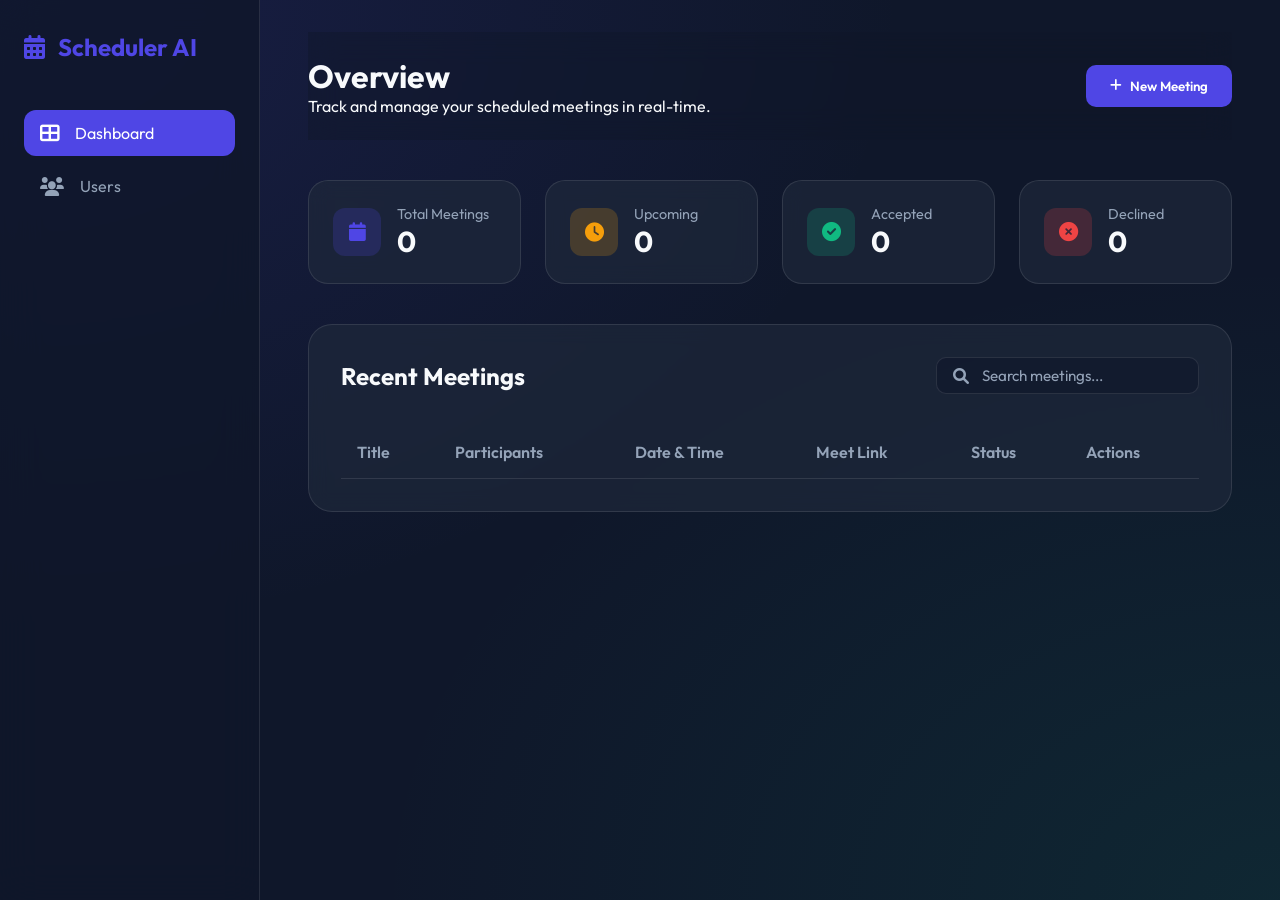
==== static/index.html @ 719407be "Initial commit with secured repository" ====
<!DOCTYPE html>
<html lang="en">
<head>
    <meta charset="UTF-8">
    <meta name="viewport" content="width=device-width, initial-scale=1.0">
    <title>SaaS Meeting Scheduler | Dashboard</title>
    <link rel="stylesheet" href="styles.css">
    <link rel="stylesheet" href="https://cdnjs.cloudflare.com/ajax/libs/font-awesome/6.0.0/css/all.min.css">
    <link href="https://fonts.googleapis.com/css2?family=Outfit:wght@300;400;600;700&display=swap" rel="stylesheet">
</head>
<body>
    <div class="sidebar">
        <div class="logo">
            <i class="fas fa-calendar-alt"></i>
            <span>Scheduler AI</span>
        </div>
        <nav id="sidebarNav">
            <a href="#" class="nav-link active" data-target="dashboard"><i class="fas fa-th-large"></i> Dashboard</a>
            <a href="#" class="nav-link" data-target="users"><i class="fas fa-users"></i> Users</a>
        </nav>
    </div>

    <main class="main-content">
        <header>
            <div class="header-title">
                <h1>Overview</h1>
                <p>Track and manage your scheduled meetings in real-time.</p>
            </div>
            <button class="btn btn-primary" id="openModalBtn">
                <i class="fas fa-plus"></i> New Meeting
            </button>
        </header>

        <div id="dashboardSection" class="section active">
            <section class="stats-grid">
                <div class="stat-card">
                    <div class="stat-icon total"><i class="fas fa-calendar"></i></div>
                    <div class="stat-info">
                        <span class="stat-label">Total Meetings</span>
                        <h2 id="totalMeetings">0</h2>
                    </div>
                </div>
                <div class="stat-card">
                    <div class="stat-icon upcoming"><i class="fas fa-clock"></i></div>
                    <div class="stat-info">
                        <span class="stat-label">Upcoming</span>
                        <h2 id="upcomingMeetings">0</h2>
                    </div>
                </div>
                <div class="stat-card">
                    <div class="stat-icon accepted"><i class="fas fa-check-circle"></i></div>
                    <div class="stat-info">
                        <span class="stat-label">Accepted</span>
                        <h2 id="acceptedMeetings">0</h2>
                    </div>
                </div>
                <div class="stat-card">
                    <div class="stat-icon declined"><i class="fas fa-times-circle"></i></div>
                    <div class="stat-info">
                        <span class="stat-label">Declined</span>
                        <h2 id="declinedMeetings">0</h2>
                    </div>
                </div>
            </section>

            <section class="meeting-list glass">
                <div class="section-header">
                    <h2>Recent Meetings</h2>
                    <div class="search-bar">
                        <i class="fas fa-search"></i>
                        <input type="text" placeholder="Search meetings...">
                    </div>
                </div>
                <table id="meetingsTable">
                    <thead>
                        <tr>
                            <th>Title</th>
                            <th>Participants</th>
                            <th>Date & Time</th>
                            <th>Meet Link</th>
                            <th>Status</th>
                            <th>Actions</th>
                        </tr>
                    </thead>
                    <tbody id="meetingsBody">
                        <!-- Dynamic Rows -->
                    </tbody>
                </table>
            </section>
        </div>

        <div id="usersSection" class="section">
            <section class="glass">
                <div class="section-header">
                    <h2>Registered Users</h2>
                    <button class="btn btn-primary" id="openUserModalBtn">
                        <i class="fas fa-user-plus"></i> Add User
                    </button>
                </div>
                <table>
                    <thead>
                        <tr>
                            <th>Name</th>
                            <th>Email</th>
                            <th style="width: 100px;">Actions</th>
                        </tr>
                    </thead>
                    <tbody id="usersBody">
                        <!-- Dynamic Rows -->
                    </tbody>
                </table>
            </section>
        </div>
    </main>

    <!-- Create Meeting Modal -->
    <div id="createModal" class="modal">
        <div class="modal-content glass">
            <div class="modal-header">
                <h2>Create New Meeting</h2>
                <span class="close">&times;</span>
            </div>
            <div class="modal-body">
                <!-- Step 1: Mode Selection -->
                <div id="wizardStep1" class="wizard-step active">
                    <p class="modal-hint">Select the type of meeting you want to host.</p>
                    <div class="mode-selection">
                        <button class="mode-btn" id="modeSingle">
                            <i class="fas fa-user"></i>
                            <span>Single Person</span>
                            <p>One-on-one meeting with a specific person.</p>
                        </button>
                        <button class="mode-btn" id="modeGroup">
                            <i class="fas fa-users"></i>
                            <span>Group Meeting</span>
                            <p>Invite multiple participants from your database.</p>
                        </button>
                    </div>
                </div>

                <!-- Step 2: Participant Selection -->
                <div id="wizardStep2" class="wizard-step">
                    <div id="selectionSingle" class="hidden">
                        <p class="modal-hint">Search for a person in your database.</p>
                        <div class="search-bar" style="margin-bottom: 1.5rem;">
                            <i class="fas fa-search"></i>
                            <input type="text" id="singleUserSearch" placeholder="Type name or email...">
                        </div>
                        <div class="user-select-list" id="singleUserList">
                            <!-- Filtered User List -->
                        </div>
                    </div>
                    <div id="selectionGroup" class="hidden">
                        <p class="modal-hint">Select multiple participants for the group meeting.</p>
                        <div class="user-check-list" id="groupUserList">
                            <!-- Dynamic User Checklist -->
                        </div>
                    </div>
                </div>

                <!-- Step 3: Meeting Details -->
                <div id="wizardStep3" class="wizard-step">
                    <p class="modal-hint">Enter the final details for your meeting.</p>
                    <div class="form-group">
                        <label>Meeting Title</label>
                        <input type="text" id="meetTitle" placeholder="e.g. Project Sync">
                    </div>
                    <div class="flex-row">
                        <div class="form-group">
                            <label>Date</label>
                            <input type="date" id="meetDate">
                        </div>
                        <div class="form-group">
                            <label>Time</label>
                            <div class="time-picker-custom">
                                <select id="timeHour"></select>
                                <span class="time-sep">:</span>
                                <select id="timeMinute"></select>
                                <select id="timeAmpm">
                                    <option value="AM">AM</option>
                                    <option value="PM">PM</option>
                                </select>
                            </div>
                        </div>
                    </div>
                    <div class="form-group">
                        <label>Agenda (Mandatory)</label>
                        <textarea id="meetAgenda" placeholder="What will be discussed?"></textarea>
                    </div>
                </div>

                <div class="modal-footer wizard-footer">
                    <button class="btn btn-secondary" id="wizardBackBtn" style="display: none;">Back</button>
                    <button class="btn btn-primary" id="wizardNextBtn" style="display: none;">Next</button>
                    <button class="btn btn-primary" id="wizardSubmitBtn" style="display: none;">
                        <span id="btnText">Create Meeting</span>
                        <div id="btnSpinner" class="spinner hidden"></div>
                    </button>
                </div>
                <div id="creationResult" class="result-msg hidden"></div>
            </div>
        </div>
    </div>

    <!-- Details Modal -->
    <div id="detailsModal" class="modal">
        <div class="modal-content glass">
            <div class="modal-header">
                <h2 id="detailTitle">Meeting Details</h2>
                <span class="close">&times;</span>
            </div>
            <div class="modal-body" id="detailBody">
                <!-- Dynamic Content -->
            </div>
        </div>
    </div>

    <script src="app.js"></script>
    <!-- Add User Modal -->
    <div id="userModal" class="modal">
        <div class="modal-content glass">
            <div class="modal-header">
                <h2>Add New User</h2>
                <span class="close" id="closeUserModal">&times;</span>
            </div>
            <div class="modal-body">
                <div class="form-group">
                    <label for="userName">Full Name</label>
                    <input type="text" id="userName" placeholder="e.g. John Doe">
                </div>
                <div class="form-group">
                    <label for="userEmail">Email Address</label>
                    <input type="email" id="userEmail" placeholder="e.g. john@example.com">
                </div>
                <div id="userResult" class="result-msg hidden"></div>
            </div>
            <div class="modal-footer">
                <button class="btn btn-secondary close-modal" id="cancelUserBtn">Cancel</button>
                <button class="btn btn-primary" id="saveUserBtn">
                    <span id="userBtnText">Add User</span>
                </button>
            </div>
        </div>
    </div>
</body>
</html>
---- static/styles.css ----
:root {
    --primary: #4F46E5;
    --primary-hover: #4338CA;
    --bg-dark: #0F172A;
    --card-bg: rgba(30, 41, 59, 0.7);
    --text-main: #F8FAFC;
    --text-muted: #94A3B8;
    --border: rgba(255, 255, 255, 0.1);
    --success: #10B981;
    --pending: #F59E0B;
    --error: #EF4444;
}

* {
    margin: 0;
    padding: 0;
    box-sizing: border-box;
}

body {
    font-family: 'Outfit', sans-serif;
    background-color: var(--bg-dark);
    background-image: 
        radial-gradient(at 0% 0%, rgba(79, 70, 229, 0.15) 0px, transparent 50%),
        radial-gradient(at 100% 100%, rgba(16, 185, 129, 0.1) 0px, transparent 50%);
    color: var(--text-main);
    display: flex;
    min-height: 100vh;
}

/* Sidebar */
.sidebar {
    width: 260px;
    background: rgba(15, 23, 42, 0.8);
    backdrop-filter: blur(20px);
    border-right: 1px solid var(--border);
    padding: 2rem 1.5rem;
    display: flex;
    flex-direction: column;
    position: fixed;
    height: 100vh;
}

.logo {
    display: flex;
    align-items: center;
    gap: 0.8rem;
    font-size: 1.5rem;
    font-weight: 700;
    color: var(--primary);
    margin-bottom: 3rem;
}

nav { display: flex; flex-direction: column; gap: 0.5rem; }

nav a {
    display: flex;
    align-items: center;
    gap: 1rem;
    padding: 0.8rem 1rem;
    color: var(--text-muted);
    text-decoration: none;
    border-radius: 12px;
    transition: all 0.3s;
}

nav a i { font-size: 1.2rem; }
nav a:hover, nav a.active {
    background: var(--primary);
    color: white;
}

/* Main Content */
main {
    flex: 1;
    margin-left: 260px;
    padding: 2rem 3rem;
}

header {
    display: flex;
    justify-content: space-between;
    align-items: center;
    margin-bottom: 2.5rem;
    position: sticky;
    top: 0;
    padding: 1.5rem 0;
    background: rgba(15, 23, 42, 0.4);
    backdrop-filter: blur(15px);
    z-index: 100;
}

.header-info h1 { font-size: 2rem; font-weight: 700; margin-bottom: 0.5rem; }
.header-info p { color: var(--text-muted); }

/* Buttons */
.btn {
    padding: 0.8rem 1.5rem;
    border-radius: 10px;
    border: none;
    font-family: inherit;
    font-weight: 600;
    cursor: pointer;
    transition: all 0.3s;
    display: inline-flex;
    align-items: center;
    gap: 0.5rem;
}

.btn-primary { background: var(--primary); color: white; }
.btn-primary:hover { background: var(--primary-hover); transform: translateY(-2px); }
.btn-secondary { background: rgba(255, 255, 255, 0.05); color: white; border: 1px solid var(--border); }
.btn-secondary:hover { background: rgba(255, 255, 255, 0.1); }

.search-bar {
    position: relative;
    display: flex;
    align-items: center;
    background: rgba(15, 23, 42, 0.6);
    border: 1px solid rgba(255, 255, 255, 0.1);
    border-radius: 10px;
    padding: 0.5rem 1rem;
    transition: all 0.2s;
}

.search-bar:focus-within {
    border-color: var(--primary);
    background: rgba(15, 23, 42, 0.8);
    box-shadow: 0 0 0 3px rgba(79, 70, 229, 0.2);
}

.search-bar i {
    color: var(--text-muted);
    margin-right: 0.8rem;
}

.search-bar input {
    background: transparent;
    border: none;
    color: white;
    font-family: inherit;
    font-size: 0.95rem;
    outline: none;
    width: 200px;
}

.search-bar input::placeholder {
    color: var(--text-muted);
}

/* Stats Grid */
.stats-grid {
    display: grid;
    grid-template-columns: repeat(4, 1fr);
    gap: 1.5rem;
    margin-bottom: 2.5rem;
}

.stat-card {
    background: var(--card-bg);
    backdrop-filter: blur(10px);
    border: 1px solid var(--border);
    border-radius: 20px;
    padding: 1.5rem;
    display: flex;
    align-items: center;
    gap: 1rem;
}

.stat-icon {
    width: 48px;
    height: 48px;
    border-radius: 12px;
    display: flex;
    align-items: center;
    justify-content: center;
    font-size: 1.2rem;
}

.stat-icon.total { background: rgba(79, 70, 229, 0.2); color: var(--primary); }
.stat-icon.upcoming { background: rgba(245, 158, 11, 0.2); color: var(--pending); }
.stat-icon.accepted { background: rgba(16, 185, 129, 0.2); color: var(--success); }
.stat-icon.declined { background: rgba(239, 68, 68, 0.2); color: var(--error); }

.stat-label { font-size: 0.9rem; color: var(--text-muted); display: block; }
.stat-info h2 { font-size: 1.8rem; font-weight: 700; }

/* Tables */
.glass {
    background: var(--card-bg);
    backdrop-filter: blur(10px);
    border: 1px solid var(--border);
    border-radius: 24px;
    padding: 2rem;
}

.section-header {
    display: flex;
    justify-content: space-between;
    align-items: center;
    margin-bottom: 2rem;
}

table {
    width: 100%;
    border-collapse: collapse;
}

th {
    text-align: left;
    padding: 1rem;
    color: var(--text-muted);
    font-weight: 600;
    border-bottom: 1px solid var(--border);
}

td {
    padding: 1.2rem 1rem;
    border-bottom: 1px solid var(--border);
}

.status-badge {
    padding: 0.4rem 0.8rem;
    border-radius: 20px;
    font-size: 0.8rem;
    font-weight: 600;
}

.status-badge.pending { background: rgba(245, 158, 11, 0.1); color: var(--pending); }
.status-badge.accepted { background: rgba(16, 185, 129, 0.1); color: var(--success); }
.status-badge.declined { background: rgba(239, 68, 68, 0.1); color: var(--error); }

/* Modals */
.modal {
    display: none;
    position: fixed;
    z-index: 2000;
    left: 0; top: 0; width: 100%; height: 100%;
    background: rgba(0, 0, 0, 0.6);
    backdrop-filter: blur(8px);
    align-items: center;
    justify-content: center;
}

.modal-content {
    background: #1E293B;
    border: 1px solid rgba(255, 255, 255, 0.1);
    border-radius: 20px;
    width: 450px;
    padding: 2rem;
    box-shadow: 0 25px 50px -12px rgba(0, 0, 0, 0.5);
    animation: slideUp 0.3s ease-out;
}

@keyframes slideUp {
    from { transform: translateY(20px); opacity: 0; }
    to { transform: translateY(0); opacity: 1; }
}

.modal-header {
    display: flex;
    justify-content: space-between;
    align-items: center;
    margin-bottom: 2rem;
}

.modal-header h2 { font-size: 1.5rem; color: white; }
.close { font-size: 1.5rem; cursor: pointer; color: #94A3B8; transition: color 0.2s; }
.close:hover { color: white; }

.form-group {
    display: flex;
    flex-direction: column;
    gap: 0.5rem;
    margin-bottom: 1.5rem;
}

.form-group label {
    font-weight: 600;
    color: #94A3B8;
    font-size: 0.9rem;
}

.form-group input, #meetingPrompt, #meetAgenda {
    background: rgba(15, 23, 42, 0.6);
    border: 1px solid rgba(255, 255, 255, 0.1);
    border-radius: 10px;
    padding: 0.8rem 1rem;
    color: white;
    font-family: inherit;
    font-size: 1rem;
    transition: all 0.2s;
}

#meetingPrompt, #meetAgenda { width: 100%; height: 120px; resize: none; margin: 1rem 0; }

.form-group input:focus, #meetingPrompt:focus, #meetAgenda:focus {
    outline: none;
    border-color: var(--primary);
    background: rgba(15, 23, 42, 0.8);
    box-shadow: 0 0 0 3px rgba(79, 70, 229, 0.2);
}

input::-webkit-calendar-picker-indicator {
    filter: invert(1);
    cursor: pointer;
    opacity: 0.6;
    transition: opacity 0.2s;
}
input::-webkit-calendar-picker-indicator:hover {
    opacity: 1;
}

.modal-footer {
    display: flex;
    justify-content: flex-end;
    gap: 1rem;
    margin-top: 2rem;
}

.hidden { display: none !important; }

/* Sections */
.section { display: none; }
.section.active { display: block; }

.participant-item {
    display: flex;
    justify-content: space-between;
    padding: 0.8rem;
    background: rgba(255, 255, 255, 0.05);
    border-radius: 8px;
    margin-bottom: 0.5rem;
}

.result-msg { margin-top: 1rem; padding: 0.8rem; border-radius: 8px; }
.msg-success { background: rgba(16, 185, 129, 0.2); color: #34D399; }
.msg-error { background: rgba(239, 68, 68, 0.2); color: #F87171; }

.btn-icon.delete-btn { color: #EF4444; }
.btn-icon.delete-btn:hover { background: rgba(239, 68, 68, 0.1); }

/* Animations */
@keyframes spin { 100% { transform: rotate(360deg); } }
.spinner {
    width: 18px;
    height: 18px;
    border: 2px solid white;
    border-top: 2px solid transparent;
    border-radius: 50%;
    animation: spin 0.8s linear infinite;
}

.wizard-step { display: none; animation: fadeIn 0.3s ease; }
.wizard-step.active { display: block; }

@keyframes fadeIn { from { opacity: 0; } to { opacity: 1; } }

.mode-selection {
    display: flex;
    gap: 1.5rem;
    margin-top: 1.5rem;
}

.mode-btn {
    flex: 1;
    background: rgba(255, 255, 255, 0.05);
    border: 1px solid var(--border);
    border-radius: 15px;
    padding: 1.5rem;
    cursor: pointer;
    transition: all 0.3s;
    text-align: center;
    color: white;
}

.mode-btn i { font-size: 2rem; color: var(--primary); margin-bottom: 1rem; display: block; }
.mode-btn span { font-size: 1.1rem; font-weight: 600; display: block; margin-bottom: 0.5rem; }
.mode-btn p { font-size: 0.85rem; color: var(--text-muted); }

.mode-btn:hover {
    background: rgba(79, 70, 229, 0.1);
    border-color: var(--primary);
    transform: translateY(-5px);
}

.user-select-list, .user-check-list {
    max-height: 250px;
    overflow-y: auto;
    margin-top: 1rem;
    padding-right: 0.5rem;
}

.user-select-item {
    display: flex;
    align-items: center;
    gap: 1rem;
    padding: 0.8rem 1rem;
    background: rgba(255, 255, 255, 0.03);
    border: 1px solid var(--border);
    border-radius: 10px;
    margin-bottom: 0.5rem;
    cursor: pointer;
    transition: all 0.2s;
}

.user-check-item {
    display: flex;
    align-items: center;
    gap: 1rem;
    padding: 0.8rem 1rem;
    background: rgba(255, 255, 255, 0.03);
    border: 1px solid var(--border);
    border-radius: 10px;
    margin-bottom: 0.5rem;
}

.user-select-item:hover {
    background: rgba(79, 70, 229, 0.1);
    border-color: var(--primary);
}

.user-check-item input[type="checkbox"] {
    width: 18px;
    height: 18px;
    cursor: pointer;
}

.flex-row { display: flex; gap: 1rem; width: 100%; }
.flex-row .form-group { flex: 1; }

.time-picker-custom {
    display: flex;
    align-items: center;
    gap: 0.3rem;
    background: rgba(15, 23, 42, 0.6);
    border: 1px solid rgba(255, 255, 255, 0.1);
    border-radius: 10px;
    padding: 0.4rem 0.8rem;
    width: fit-content;
}

.time-picker-custom select {
    background: transparent;
    border: none;
    color: white;
    font-size: 1rem;
    padding: 0.2rem;
    cursor: pointer;
    font-family: inherit;
    appearance: none;
    -webkit-appearance: none;
    text-align: center;
}

.time-picker-custom select:focus { outline: none; }
.time-picker-custom select option { background: #1e293b; color: white; }
.time-sep { font-weight: bold; color: var(--primary); font-size: 1.1rem; }

/* Action Buttons Alignment */
.action-buttons {
    display: flex;
    gap: 0.6rem;
    align-items: center;
    justify-content: flex-start;
    flex-wrap: nowrap;
}

.action-buttons .btn-icon {
    width: 32px;
    height: 32px;
    padding: 0;
    display: flex;
    align-items: center;
    justify-content: center;
    font-size: 0.85rem;
}

.delete-btn:hover {
    background: rgba(239, 68, 68, 0.2) !important;
    color: #F87171 !important;
    border-color: #EF4444 !important;
}
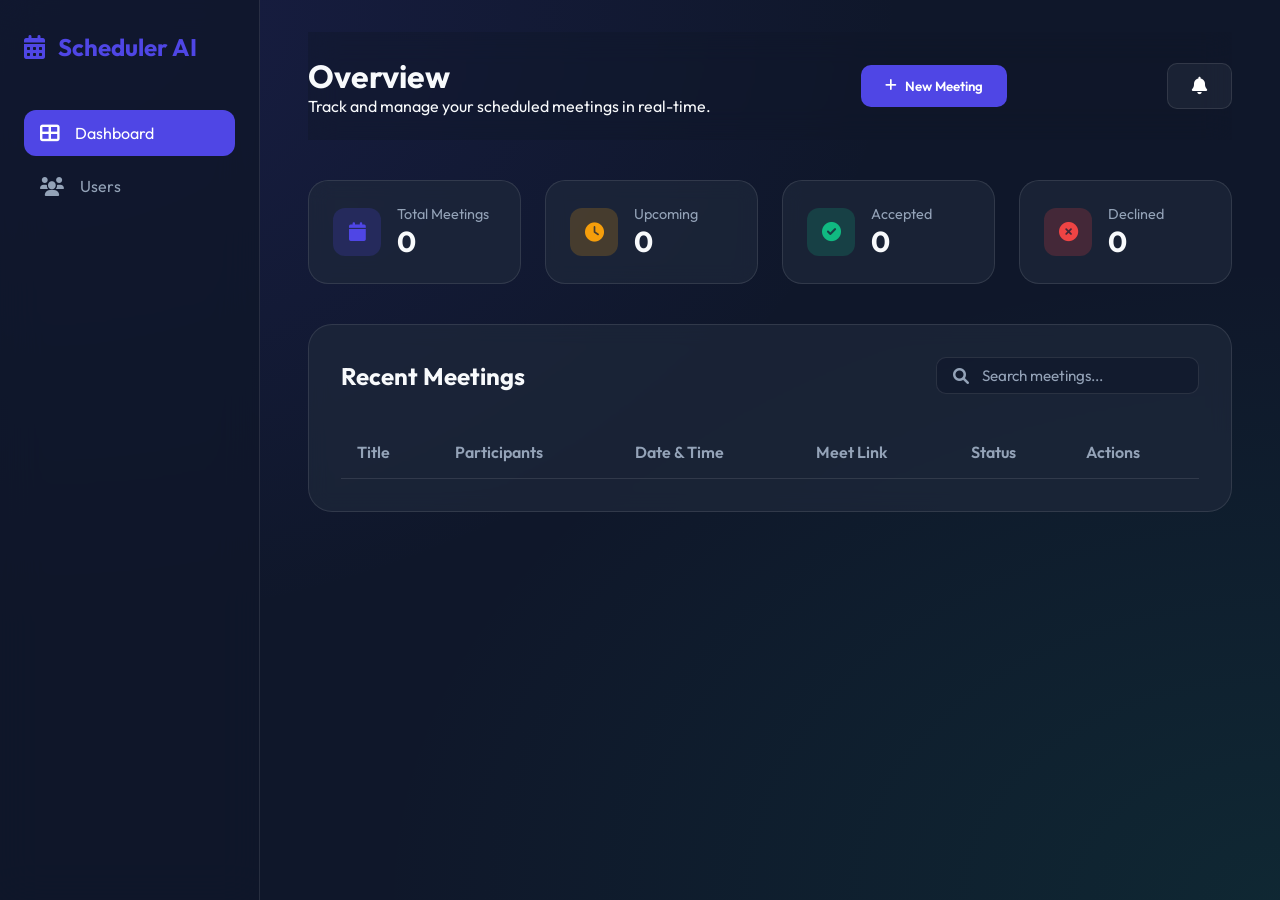
==== commit 8ad341a9: "notification added" ====
--- a/static/index.html
+++ b/static/index.html
@@ -29,6 +29,21 @@
             <button class="btn btn-primary" id="openModalBtn">
                 <i class="fas fa-plus"></i> New Meeting
             </button>
+            <div class="notif-wrapper" id="notifWrapper">
+                <button class="btn btn-secondary btn-icon notif-bell" id="notifBellBtn" title="Notifications">
+                    <i class="fas fa-bell"></i>
+                    <span class="notif-badge hidden" id="notifBadge">0</span>
+                </button>
+                <div class="notif-dropdown hidden" id="notifDropdown">
+                    <div class="notif-dropdown-header">
+                        <span>Notifications</span>
+                        <button class="notif-clear-btn" id="notifClearBtn">Clear</button>
+                    </div>
+                    <div class="notif-dropdown-body" id="notifDropdownBody">
+                        <p class="notif-empty">No new notifications</p>
+                    </div>
+                </div>
+            </div>
         </header>
 
         <div id="dashboardSection" class="section active">
@@ -187,6 +202,32 @@
                         <label>Agenda (Mandatory)</label>
                         <textarea id="meetAgenda" placeholder="What will be discussed?"></textarea>
                     </div>
+                    <div class="form-group">
+                        <label>Email Delivery Timer</label>
+                        <select id="emailDeliveryMode" onchange="document.getElementById('customDeliveryTime').classList.toggle('hidden', this.value !== 'custom')">
+                            <option value="instant">Send Now (Instant)</option>
+                            <option value="custom">Set Custom Send Timer</option>
+                        </select>
+                        <div id="customDeliveryTime" class="hidden" style="margin-top: 10px;">
+                            <label style="font-size: 0.9em; margin-bottom: 5px;">When should the invitation be sent?</label>
+                            <div class="flex-row">
+                                <div class="form-group" style="margin-bottom: 0;">
+                                    <input type="date" id="delayDate">
+                                </div>
+                                <div class="form-group" style="margin-bottom: 0;">
+                                    <div class="time-picker-custom">
+                                        <select id="delayHour"></select>
+                                        <span class="time-sep">:</span>
+                                        <select id="delayMinute"></select>
+                                        <select id="delayAmpm">
+                                            <option value="AM">AM</option>
+                                            <option value="PM">PM</option>
+                                        </select>
+                                    </div>
+                                </div>
+                            </div>
+                        </div>
+                    </div>
                 </div>
 
                 <div class="modal-footer wizard-footer">
--- a/static/styles.css
+++ b/static/styles.css
@@ -229,6 +229,7 @@
 .status-badge.pending { background: rgba(245, 158, 11, 0.1); color: var(--pending); }
 .status-badge.accepted { background: rgba(16, 185, 129, 0.1); color: var(--success); }
 .status-badge.declined { background: rgba(239, 68, 68, 0.1); color: var(--error); }
+.status-badge.ended { background: rgba(148, 163, 184, 0.1); color: var(--text-muted); }
 
 /* Modals */
 .modal {
@@ -281,7 +282,7 @@
     font-size: 0.9rem;
 }
 
-.form-group input, #meetingPrompt, #meetAgenda {
+.form-group input, .form-group select, #meetingPrompt, #meetAgenda {
     background: rgba(15, 23, 42, 0.6);
     border: 1px solid rgba(255, 255, 255, 0.1);
     border-radius: 10px;
@@ -294,11 +295,16 @@
 
 #meetingPrompt, #meetAgenda { width: 100%; height: 120px; resize: none; margin: 1rem 0; }
 
-.form-group input:focus, #meetingPrompt:focus, #meetAgenda:focus {
+.form-group input:focus, .form-group select:focus, #meetingPrompt:focus, #meetAgenda:focus {
     outline: none;
     border-color: var(--primary);
     background: rgba(15, 23, 42, 0.8);
     box-shadow: 0 0 0 3px rgba(79, 70, 229, 0.2);
+}
+
+.form-group select option {
+    background: #1e293b;
+    color: white;
 }
 
 input::-webkit-calendar-picker-indicator {
@@ -481,3 +487,122 @@
     color: #F87171 !important;
     border-color: #EF4444 !important;
 }
+
+/* --- Notification Bell --- */
+.notif-wrapper {
+    position: relative;
+    display: inline-block;
+    margin-left: 10px;
+}
+
+.notif-bell {
+    position: relative;
+    font-size: 1.1rem;
+    cursor: pointer;
+    transition: all 0.2s;
+}
+
+.notif-bell:hover {
+    color: #F59E0B;
+}
+
+.notif-badge {
+    position: absolute;
+    top: -5px;
+    right: -5px;
+    background: #EF4444;
+    color: #fff;
+    border-radius: 50%;
+    min-width: 18px;
+    height: 18px;
+    font-size: 0.65rem;
+    font-weight: 700;
+    display: flex;
+    align-items: center;
+    justify-content: center;
+    line-height: 1;
+    padding: 0 4px;
+    border: 2px solid var(--bg-dark);
+    animation: notifPulse 1.5s infinite;
+}
+
+@keyframes notifPulse {
+    0%, 100% { transform: scale(1); }
+    50% { transform: scale(1.15); }
+}
+
+.notif-dropdown {
+    position: absolute;
+    top: 45px;
+    right: 0;
+    width: 340px;
+    max-height: 400px;
+    background: var(--card-bg);
+    border: 1px solid var(--border);
+    border-radius: 12px;
+    box-shadow: 0 15px 40px rgba(0, 0, 0, 0.5);
+    backdrop-filter: blur(12px);
+    z-index: 1000;
+    overflow: hidden;
+}
+
+.notif-dropdown-header {
+    display: flex;
+    justify-content: space-between;
+    align-items: center;
+    padding: 12px 16px;
+    border-bottom: 1px solid var(--border);
+    font-weight: 600;
+    font-size: 0.95rem;
+    color: var(--text-main);
+}
+
+.notif-clear-btn {
+    background: none;
+    border: none;
+    color: var(--primary);
+    font-size: 0.8rem;
+    cursor: pointer;
+    font-weight: 600;
+}
+
+.notif-clear-btn:hover {
+    text-decoration: underline;
+}
+
+.notif-dropdown-body {
+    max-height: 330px;
+    overflow-y: auto;
+    padding: 8px 0;
+}
+
+.notif-item {
+    padding: 10px 16px;
+    font-size: 0.85rem;
+    color: var(--text-main);
+    border-bottom: 1px solid rgba(255, 255, 255, 0.04);
+    transition: background 0.15s;
+    line-height: 1.4;
+}
+
+.notif-item:hover {
+    background: rgba(255, 255, 255, 0.05);
+}
+
+.notif-item .notif-time {
+    display: block;
+    font-size: 0.7rem;
+    color: var(--text-muted);
+    margin-top: 3px;
+}
+
+.notif-item.unseen {
+    border-left: 3px solid var(--primary);
+}
+
+.notif-empty {
+    text-align: center;
+    color: var(--text-muted);
+    padding: 25px;
+    font-size: 0.85rem;
+}
